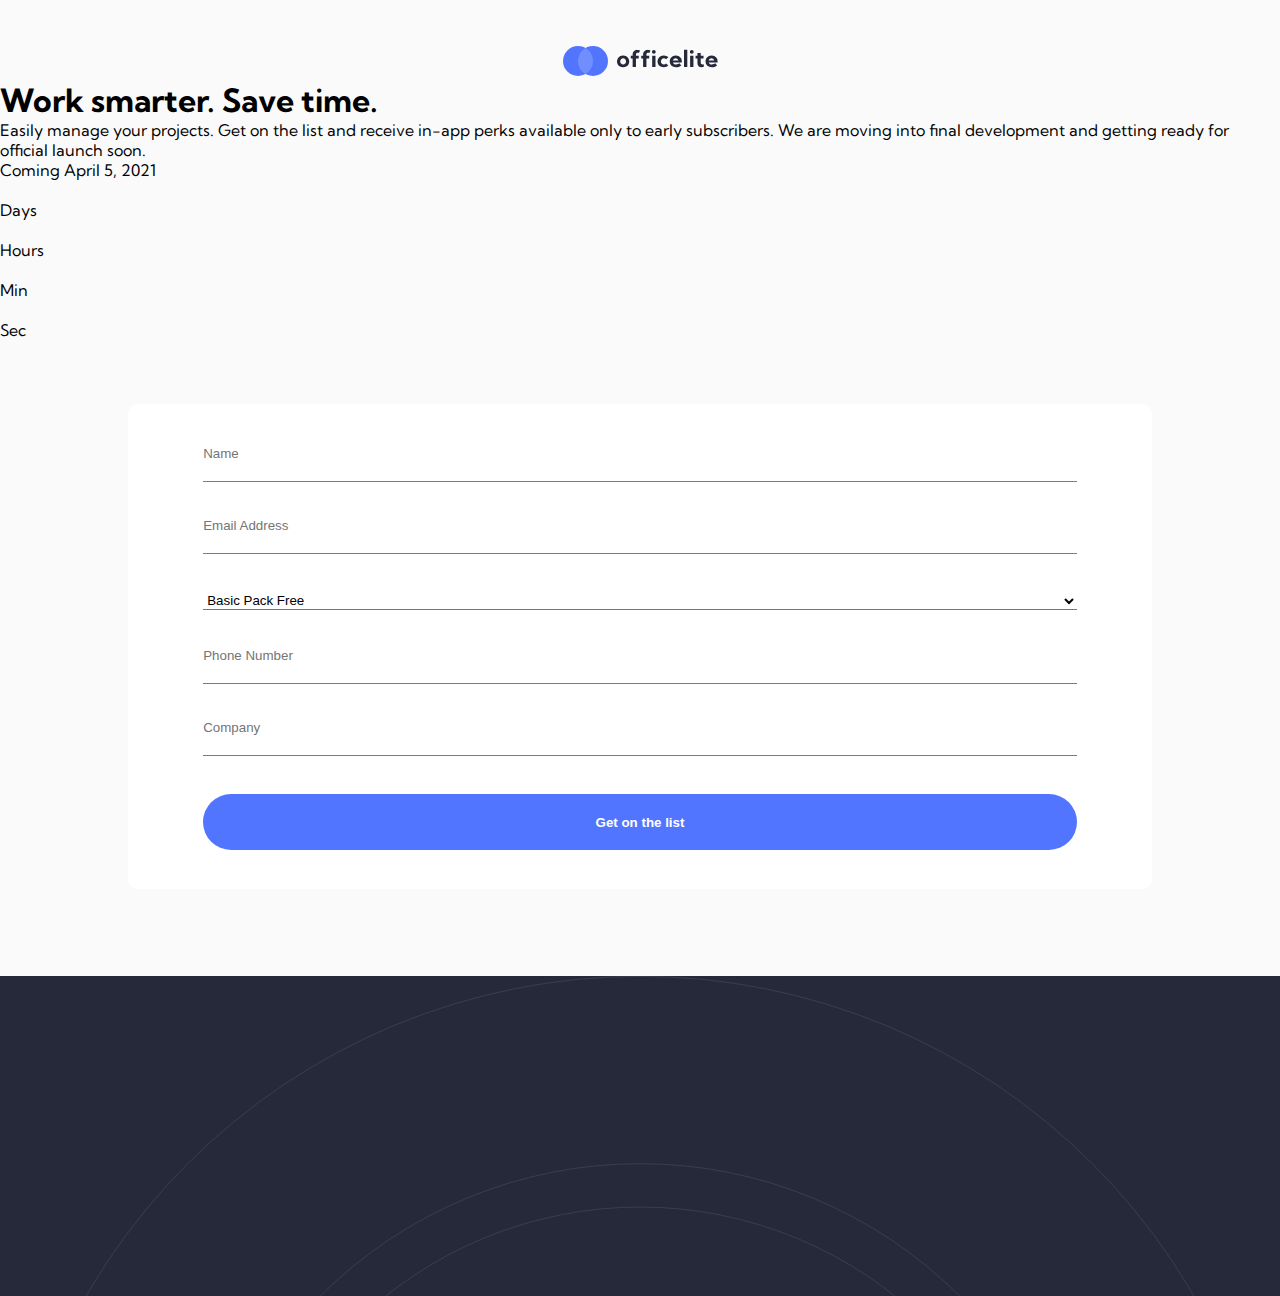
==== sign-up.html @ 79242436 "update to tablet section" ====
<!DOCTYPE html>
<html lang="en">

<head>
  <meta charset="UTF-8">
  <meta name="viewport" content="width=device-width, initial-scale=1.0">

  <link rel="icon" type="image/png" sizes="32x32" href="./assets/favicon-32x32.png">
  <link rel="stylesheet" href="/css/styles.css">

  <title>Frontend Mentor | Officelite coming soon site</title>
</head>

<body>
  <header>
    <div class='container'>
      <!-- <div class=background-image></div> -->
      
        <div class='hero-logo'><a href="./index.html"><img src="/assets/shared/logo.svg" alt=""></a></div>
      
      <div class='hero-title-form'>
        <h1>Work smarter. Save time.</h1>
        <p> Easily manage your projects. Get on the list and receive in-app perks available only to
          early subscribers. We are moving into final development and getting ready for official launch soon.
        </p>
      </div>
    </div>
  </header>

  <main>
    <div id='footer-form'>
      <div class='footer-info-form'>
        <p>Coming<span id='footer-timer'> April 5, 2021</span></p>
        <div class='footer-countdown-form'>
          <div class='footer-countdown-item'><span id='countdown-days'></span> <br> Days</div>
          <div class='footer-countdown-item'><span id='countdown-hours'></span> <br>Hours</div>
          <div class='footer-countdown-item'><span id='countdown-minutes'></span><br> Min</div>
          <div class='footer-countdown-item'><span id='countdown-seconds'></span><br>Sec</div>
        </div>
      </div>

      <div class='design-body'>
        <div class='form-input-section'>
          <form action="#" method="GET">
            <div>
              <!-- <label for="name">Name</label> -->
              <input type="text" name='name' id='name' placeholder="Name" required>
            </div>
            <div>
              <!-- <label for="name">Email Address</label> -->
              <input type="email" name='email' id='email' placeholder="Email Address" required>
            </div>
            <div>
              <select name="Options" id="Option">
                <option value="Basic Pack">
                  <p>Basic Pack <span>Free</span></p>
                </option>
                <option value="Pro Pack">
                  <p>Pro Pack <span>$9.99</span></p>
                </option>
                <option value="Ultimate Pack">
                  <p>Ultimate Pack <span>$19.99</span></p>
                </option>
              </select>
            </div>
            <div>
              <!-- <label for="phone">Phone Number</label> -->
              <input type="tel" name='phone' id='phone' placeholder='Phone Number' required>
            </div>
            <div>
              <!-- <label for="company">Company</label> -->
              <input type="text" name='company' id='company' placeholder="Company" required>
            </div>
            <button src='./sign-up.html' class='btn-cta'>Get on the list</button>
          </form>
        </div>
        <div class='form-footer-background'></div>

      </div>

  </main>


  <script src="/script.js"></script>
</body>

</html>
---- css/styles.css ----
@import url("https://fonts.googleapis.com/css2?family=Kumbh+Sans:wght@300;400;700&display=swap");
* {
  margin: 0;
  padding: 0;
  -webkit-box-sizing: border-box;
          box-sizing: border-box;
}

body {
  width: 100%;
  height: 100vh;
  margin: 0 auto;
  font-family: 'Kumbh Sans', sans-serif;
  background-color: #fafafa;
}

.btn {
  width: 171px;
  height: 56px;
  border: none;
  border-radius: 28px;
  -webkit-border-radius: 28px;
  -moz-border-radius: 28px;
  -ms-border-radius: 28px;
  -o-border-radius: 28px;
}

.cta-1,
.cta-2,
.cta-3 {
  font-size: 16px;
  font-weight: 700;
}

.cta-1 {
  color: #fff;
  background-color: #5175ff;
  -webkit-box-shadow: 0px 25px 25px -10px rgba(63, 91, 194, 0.247159);
          box-shadow: 0px 25px 25px -10px rgba(63, 91, 194, 0.247159);
}

.cta-1:hover {
  background-color: #829CFF;
}

.cta-2 {
  color: #5175ff;
  background-color: #dce2fd;
}

.cta-3 {
  color: #5175ff;
  background-color: #fff;
}

header .container {
  display: -webkit-box;
  display: -ms-flexbox;
  display: flex;
  -webkit-box-pack: center;
      -ms-flex-pack: center;
          justify-content: center;
  justify-items: center;
  display: flex;
  -webkit-box-orient: vertical;
  -webkit-box-direction: normal;
      -ms-flex-direction: column;
          flex-direction: column;
}

header .container .background-image {
  background-image: url("/assets/home/bg-pattern-header.svg");
  background-repeat: none;
  position: absolute;
  width: 450px;
  height: 450px;
  left: -250px;
  top: -250px;
}

header .container .hero-logo {
  padding-top: 46px;
  display: -webkit-box;
  display: -ms-flexbox;
  display: flex;
  -webkit-box-pack: center;
      -ms-flex-pack: center;
          justify-content: center;
  justify-items: center;
}

header .container .hero-chart {
  display: -webkit-box;
  display: -ms-flexbox;
  display: flex;
  -webkit-box-pack: center;
      -ms-flex-pack: center;
          justify-content: center;
  justify-items: center;
  z-index: 3;
}

header .container .hero-chart img {
  padding-top: 80px;
  width: 60%;
}

header .container .hero-title {
  padding-top: 64px;
  padding-bottom: 80px;
  width: 90%;
  margin: 0 auto;
  text-align: center;
}

header .container .hero-title h1 {
  font-size: 40px;
  color: #333950;
}

header .container .hero-title p {
  padding: 24px;
  line-height: 26px;
  font-size: 16px;
  color: #747B95;
}

.design-body {
  position: relative;
}

#membership {
  position: relative;
  z-index: 999;
}

#membership .membership-type {
  display: -webkit-box;
  display: -ms-flexbox;
  display: flex;
  -webkit-box-orient: vertical;
  -webkit-box-direction: normal;
      -ms-flex-direction: column;
          flex-direction: column;
  text-align: center;
  width: 327px;
  height: 508px;
  background-color: #fff;
  border-radius: 13px;
  margin: 50px auto 5px;
  -webkit-border-radius: 13px;
  -moz-border-radius: 13px;
  -ms-border-radius: 13px;
  -o-border-radius: 13px;
}

#membership .membership-type .membership-type-card h1,
#membership .membership-type .membership-type-card h3 {
  color: #25293A;
}

#membership .membership-type .membership-type-card h1 {
  font-size: 56px;
  padding-top: 40px;
}

#membership .membership-type .membership-type-card h3 {
  font-size: 20px;
  padding-top: 40px;
}

#membership .membership-type .membership-type-card span {
  font-size: 16px;
  font-weight: 400;
  padding-top: 8px;
}

#membership .membership-type .paragraph {
  padding-top: 50px;
}

#membership .membership-type .paragraph p {
  padding-bottom: 32px;
  color: #747B95;
  line-height: 42px;
}

#membership .membership-type .button-cta {
  margin: 0 auto;
}

#membership .membership-type:nth-child(2) {
  background-color: #5175ff;
  background-image: url("/assets/home/bg-pattern-pricing.svg");
  background-position: center bottom;
}

#membership .membership-type:nth-child(2) h1,
#membership .membership-type:nth-child(2) h3,
#membership .membership-type:nth-child(2) p,
#membership .membership-type:nth-child(2) span {
  color: #fff;
}

@media screen and (min-width: 300px) and (max-width: 480px) {
  .hero-title-form {
    padding-top: 64px;
    padding-bottom: 64px;
    width: 90%;
    margin: 0 auto;
    text-align: center;
  }
  .hero-title-form h1 {
    font-size: 40px;
    color: #333950;
  }
  .hero-title-form p {
    padding: 24px;
    line-height: 26px;
    font-size: 16px;
    color: #747B95;
  }
  #footer-form .footer-info-form {
    display: -webkit-box;
    display: -ms-flexbox;
    display: flex;
    -webkit-box-orient: vertical;
    -webkit-box-direction: normal;
        -ms-flex-direction: column;
            flex-direction: column;
  }
  #footer-form .footer-info-form p {
    text-align: center;
    text-transform: uppercase;
    color: #25293A;
    letter-spacing: 5px;
    font-weight: 700;
    font-size: 16px;
  }
  #footer-form .footer-info-form span {
    text-transform: uppercase;
    color: #5175ff;
    letter-spacing: 5px;
    font-weight: 700;
    font-size: 16px;
  }
  #footer-form .footer-info-form .form-input-section {
    position: relative;
    z-index: 999;
    width: 60%;
    background-color: green;
  }
  #footer-form .footer-info-form .btn {
    margin: auto 25%;
    margin-bottom: 100px;
  }
  #footer-form .footer-info-form .footer-countdown-form {
    padding-top: 46px;
    display: -ms-grid;
    display: grid;
    -ms-grid-columns: (1fr)[4];
        grid-template-columns: repeat(4, 1fr);
    -webkit-column-gap: 13px;
            column-gap: 13px;
    display: -webkit-box;
    display: -ms-flexbox;
    display: flex;
    -webkit-box-pack: center;
        -ms-flex-pack: center;
            justify-content: center;
    justify-items: center;
    padding-bottom: 40px;
  }
  #footer-form .footer-info-form .footer-countdown-form .footer-countdown-item {
    padding-top: 15px;
    display: -webkit-box;
    display: -ms-flexbox;
    display: flex;
    -webkit-box-orient: vertical;
    -webkit-box-direction: normal;
        -ms-flex-direction: column;
            flex-direction: column;
    text-align: center;
    width: 72px;
    height: 92px;
    background-color: #dce2fd;
    color: #747B95;
    text-transform: lowercase;
    border-radius: 5px;
    -webkit-border-radius: 5px;
    -moz-border-radius: 5px;
    -ms-border-radius: 5px;
    -o-border-radius: 5px;
  }
  #footer-form .footer-info-form .footer-countdown-form .footer-countdown-item span {
    color: #5175ff;
    font-size: 32px;
  }
  #footer-form .footer-info-form .design-body {
    position: relative;
  }
  #footer-form .footer-info-form .form-footer-background {
    position: absolute;
    z-index: -1;
  }
}

@media screen and (min-width: 481px) and (max-width: 768px) {
  header .container {
    margin: 0 auto;
    width: 90%;
    height: auto;
    display: -webkit-box;
    display: -ms-flexbox;
    display: flex;
    -webkit-box-orient: vertical;
    -webkit-box-direction: normal;
        -ms-flex-direction: column;
            flex-direction: column;
    margin-top: 200px;
  }
  header .container .hero-title-form {
    padding-top: 64px;
    padding-bottom: 64px;
    width: 90%;
    margin: 0 auto;
    text-align: center;
  }
  header .container .hero-title-form h1 {
    font-size: 40px;
    color: #333950;
  }
  header .container .hero-title-form p {
    padding: 24px;
    line-height: 26px;
    font-size: 16px;
    color: #747B95;
  }
  #footer-form .footer-info-form {
    display: -webkit-box;
    display: -ms-flexbox;
    display: flex;
    -webkit-box-orient: vertical;
    -webkit-box-direction: normal;
        -ms-flex-direction: column;
            flex-direction: column;
  }
  #footer-form .footer-info-form p {
    text-align: center;
    text-transform: uppercase;
    color: #25293A;
    letter-spacing: 5px;
    font-weight: 700;
    font-size: 16px;
  }
  #footer-form .footer-info-form span {
    text-transform: uppercase;
    color: #5175ff;
    letter-spacing: 5px;
    font-weight: 700;
    font-size: 16px;
  }
  #footer-form .footer-info-form .form-input-section {
    width: 60%;
    background-color: green;
  }
  #footer-form .footer-info-form .btn {
    margin: auto 25%;
    margin-bottom: 100px;
  }
  #footer-form .footer-info-form .footer-countdown-form {
    padding-top: 46px;
    display: -ms-grid;
    display: grid;
    -ms-grid-columns: (1fr)[4];
        grid-template-columns: repeat(4, 1fr);
    -webkit-column-gap: 13px;
            column-gap: 13px;
    display: -webkit-box;
    display: -ms-flexbox;
    display: flex;
    -webkit-box-pack: center;
        -ms-flex-pack: center;
            justify-content: center;
    justify-items: center;
    padding-bottom: 40px;
  }
  #footer-form .footer-info-form .footer-countdown-form .footer-countdown-item {
    padding-top: 15px;
    display: -webkit-box;
    display: -ms-flexbox;
    display: flex;
    -webkit-box-orient: vertical;
    -webkit-box-direction: normal;
        -ms-flex-direction: column;
            flex-direction: column;
    text-align: center;
    width: 72px;
    height: 92px;
    background-color: #dce2fd;
    color: #747B95;
    text-transform: lowercase;
    border-radius: 5px;
    -webkit-border-radius: 5px;
    -moz-border-radius: 5px;
    -ms-border-radius: 5px;
    -o-border-radius: 5px;
  }
  #footer-form .footer-info-form .footer-countdown-form .footer-countdown-item span {
    color: #5175ff;
    font-size: 32px;
  }
  .design-body {
    position: relative;
    width: 100%;
    height: 480px;
  }
  .design-body .form-input-section {
    position: relative;
    z-index: 3;
    width: 60%;
  }
  .form-footer-background {
    background-position: center;
    position: absolute;
    top: 260px;
    width: 100%;
    height: 380px;
  }
}

#footer {
  position: absolute;
  top: 800px;
  width: 100%;
  height: 1390px;
  background-color: #25293A;
  background-image: url("/assets/home/bg-pattern-footer.svg");
  background-repeat: none;
  background-size: cover;
}

#footer .footer-info {
  margin: 0 auto;
  position: relative;
  top: 850px;
  left: 0;
  right: 0;
  display: -webkit-box;
  display: -ms-flexbox;
  display: flex;
  -webkit-box-orient: vertical;
  -webkit-box-direction: normal;
      -ms-flex-direction: column;
          flex-direction: column;
}

#footer .footer-info p {
  padding-top: 100px;
  text-align: center;
  text-transform: uppercase;
  color: #fff;
  letter-spacing: 5px;
  font-weight: 700;
  font-size: 16px;
}

#footer .footer-info span {
  text-transform: uppercase;
  color: #5175ff;
  letter-spacing: 5px;
  font-weight: 700;
  font-size: 16px;
}

#footer .footer-info .btn {
  margin: auto 25%;
  margin-bottom: 100px;
}

#footer .footer-info .footer-countdown {
  padding-top: 46px;
  display: -ms-grid;
  display: grid;
  -ms-grid-columns: (1fr)[4];
      grid-template-columns: repeat(4, 1fr);
  -webkit-column-gap: 13px;
          column-gap: 13px;
  display: -webkit-box;
  display: -ms-flexbox;
  display: flex;
  -webkit-box-pack: center;
      -ms-flex-pack: center;
          justify-content: center;
  justify-items: center;
  padding-bottom: 40px;
}

#footer .footer-info .footer-countdown .footer-countdown-item {
  padding-top: 15px;
  display: -webkit-box;
  display: -ms-flexbox;
  display: flex;
  -webkit-box-orient: vertical;
  -webkit-box-direction: normal;
      -ms-flex-direction: column;
          flex-direction: column;
  text-align: center;
  width: 72px;
  height: 92px;
  background-color: #333950;
  color: #747B95;
  text-transform: lowercase;
  border-radius: 5px;
  -webkit-border-radius: 5px;
  -moz-border-radius: 5px;
  -ms-border-radius: 5px;
  -o-border-radius: 5px;
}

#footer .footer-info .footer-countdown .footer-countdown-item span {
  color: #fff;
  font-size: 32px;
}

.form-input-section {
  border-radius: 10px;
  height: 485px;
  margin: 0 auto;
  background-color: white;
  width: 80%;
  margin: 64px auto 87px auto;
  -webkit-border-radius: 10px;
  -moz-border-radius: 10px;
  -ms-border-radius: 10px;
  -o-border-radius: 10px;
}

.form-input-section form {
  width: 90%;
  margin: 0 auto;
  border: none;
  padding: 24px 24px;
}

.form-input-section input {
  width: 100%;
  padding-bottom: 20px;
  margin: 18px auto;
  border-top: 0;
  border-left: 0;
  border-right: 0;
  border-bottom: 1px solid #747B95;
  outline: none;
}

.form-input-section select {
  margin: 20px auto;
  background-color: #fff;
  width: 100%;
  border-top: 0;
  border-left: 0;
  border-right: 0;
  outline: none;
}

.form-input-section select p {
  color: #333950;
  font-weight: 700;
}

.form-input-section select p span {
  color: #747B95;
}

.form-input-section .btn-cta {
  width: 100%;
  margin: 0 auto;
  margin: 20px auto;
  font-weight: 700;
  height: 56px;
  color: #fff;
  background-color: #5175ff;
  border-radius: 30px;
  -webkit-border-radius: 30px;
  -moz-border-radius: 30px;
  -ms-border-radius: 30px;
  -o-border-radius: 30px;
  border: none;
}

.form-footer-background {
  background-color: #25293A;
  width: 100%;
  height: 320px;
  background-image: url("/assets/home/bg-pattern-footer.svg");
  background-size: cover;
}

@media screen and (min-width: 481px) and (max-width: 768px) {
  header .container {
    margin: 0 auto;
    width: 90%;
    height: auto;
    display: -ms-grid;
    display: grid;
    grid-auto-columns: auto;
    grid-auto-rows: auto;
        grid-template-areas: 'header-1 header-1' 'content-1 content-2';
    -webkit-box-pack: justify;
        -ms-flex-pack: justify;
            justify-content: space-between;
  }
  header .container .hero-logo {
    -ms-grid-row: 1;
    -ms-grid-column: 1;
    -ms-grid-column-span: 2;
    grid-area: header-1;
    margin-left: 2.5%;
    margin-top: 50px;
    margin-right: auto;
  }
  header .container .hero-chart {
    -ms-grid-row: 2;
    -ms-grid-column: 2;
    grid-area: content-2;
    place-items: center;
    width: 314px;
    height: 314px;
    transform: scale(1.5);
    -webkit-transform: scale(1.5);
    -moz-transform: scale(1.5);
    -ms-transform: scale(1.5);
    -o-transform: scale(1.5);
  }
  header .container .hero-title {
    -ms-grid-row: 2;
    -ms-grid-column: 1;
    grid-area: content-1;
    text-align: left;
    place-items: start;
  }
  .design-body {
    position: relative;
  }
  #membership {
    margin-top: 140px;
    position: relative;
    z-index: 999;
  }
  #membership .membership-type {
    width: 90%;
    height: auto;
    display: -ms-grid;
    display: grid;
    -ms-grid-columns: auto auto;
        grid-template-columns: auto auto;
    -ms-grid-rows: 200px 200px;
        grid-template-rows: 200px 200px;
        grid-template-areas: 'card-info paragraph-info' 'button paragraph-info';
    place-items: center;
  }
  #membership .membership-type .membership-type-card {
    -ms-grid-row: 1;
    -ms-grid-column: 1;
    grid-area: card-info;
    text-align: left;
  }
  #membership .membership-type .paragraph {
    -ms-grid-row: 1;
    -ms-grid-row-span: 2;
    -ms-grid-column: 2;
    grid-area: paragraph-info;
    text-align: left;
    padding-bottom: 32px;
    color: #747B95;
    line-height: 42px;
  }
  #membership .membership-type .button-cta {
    -ms-grid-row: 2;
    -ms-grid-column: 1;
    grid-area: button;
  }
  #membership .button-cta {
    margin: 0 auto;
  }
  .membership-type:nth-child(2) {
    background-color: #5175ff;
    background-image: url("/assets/home/bg-pattern-pricing.svg");
    background-position: center bottom;
  }
  .membership-type:nth-child(2) h1,
  .membership-type:nth-child(2) h3,
  .membership-type:nth-child(2) p,
  .membership-type:nth-child(2) span {
    color: #fff;
  }
  #footer {
    position: absolute;
    top: 620px;
    width: 100%;
    height: 1200px;
    background-image: url("/assets/home/bg-pattern-footer.svg");
    background-repeat: none;
    background-size: cover;
    background-position: center;
    display: -webkit-box;
    display: -ms-flexbox;
    display: flex;
    -webkit-box-orient: vertical;
    -webkit-box-direction: normal;
        -ms-flex-direction: column;
            flex-direction: column;
    display: flex;
    -webkit-box-pack: center;
        -ms-flex-pack: center;
            justify-content: center;
    justify-items: center;
    background-color: #25293A;
  }
  #footer a {
    padding-top: 48px;
    text-align: center;
  }
  #footer .footer-info {
    position: relative;
    top: 300px;
    left: 0;
    right: 0;
  }
  #footer .footer-countdown {
    padding-top: 46px;
    display: -ms-grid;
    display: grid;
    -ms-grid-columns: (1fr)[4];
        grid-template-columns: repeat(4, 1fr);
    -webkit-column-gap: 13px;
            column-gap: 13px;
    display: -webkit-box;
    display: -ms-flexbox;
    display: flex;
    -webkit-box-pack: center;
        -ms-flex-pack: center;
            justify-content: center;
    justify-items: center;
    padding-bottom: 40px;
  }
  #footer .footer-countdown .footer-countdown-item {
    width: 100px;
    height: 128px;
  }
  #footer .footer-countdown .footer-countdown-item span {
    color: #fff;
    font-size: 56px;
  }
}
/*# sourceMappingURL=styles.css.map */
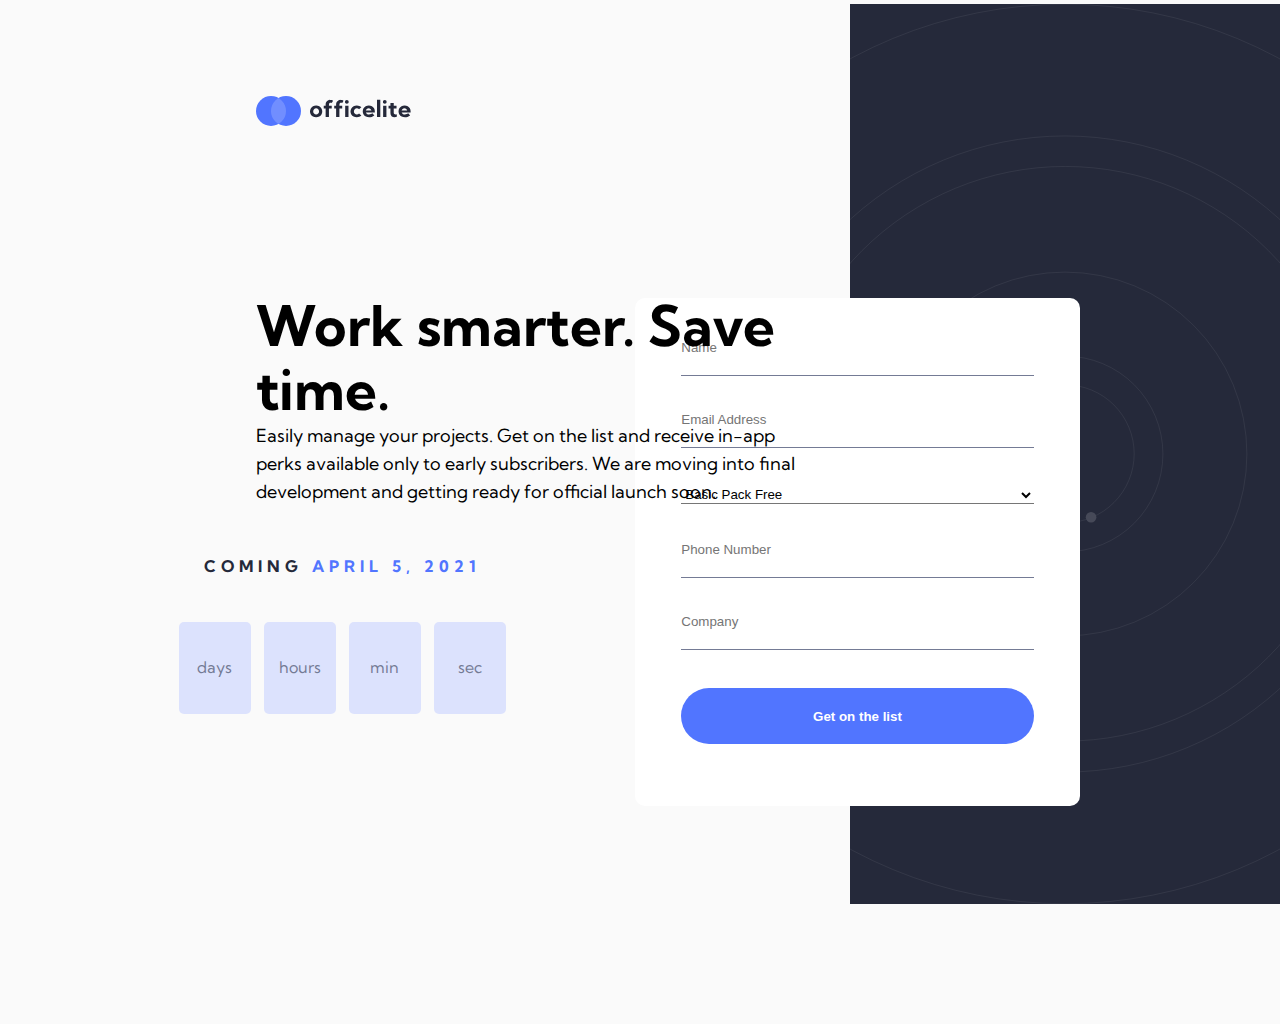
==== commit a1016ef3: "update to desktop section" ====
--- a/sign-up.html
+++ b/sign-up.html
@@ -15,9 +15,9 @@
   <header>
     <div class='container'>
       <!-- <div class=background-image></div> -->
-      
-        <div class='hero-logo'><a href="./index.html"><img src="/assets/shared/logo.svg" alt=""></a></div>
-      
+
+      <div class='hero-logo'><a href="./index.html"><img src="/assets/shared/logo.svg" alt=""></a></div>
+
       <div class='hero-title-form'>
         <h1>Work smarter. Save time.</h1>
         <p> Easily manage your projects. Get on the list and receive in-app perks available only to
--- a/css/styles.css
+++ b/css/styles.css
@@ -51,6 +51,372 @@
 .cta-3 {
   color: #5175ff;
   background-color: #fff;
+}
+
+@media screen and (min-width: 300px) and (max-width: 480px) {
+  .hero-title-form {
+    padding-top: 64px;
+    padding-bottom: 64px;
+    width: 90%;
+    margin: 0 auto;
+    text-align: center;
+  }
+  .hero-title-form h1 {
+    font-size: 40px;
+    color: #333950;
+  }
+  .hero-title-form p {
+    padding: 24px;
+    line-height: 26px;
+    font-size: 16px;
+    color: #747B95;
+  }
+  #footer-form .footer-info-form {
+    display: -webkit-box;
+    display: -ms-flexbox;
+    display: flex;
+    -webkit-box-orient: vertical;
+    -webkit-box-direction: normal;
+        -ms-flex-direction: column;
+            flex-direction: column;
+  }
+  #footer-form .footer-info-form p {
+    text-align: center;
+    text-transform: uppercase;
+    color: #25293A;
+    letter-spacing: 5px;
+    font-weight: 700;
+    font-size: 16px;
+  }
+  #footer-form .footer-info-form span {
+    text-transform: uppercase;
+    color: #5175ff;
+    letter-spacing: 5px;
+    font-weight: 700;
+    font-size: 16px;
+  }
+  #footer-form .footer-info-form .form-input-section {
+    position: relative;
+    z-index: 999;
+    width: 60%;
+    background-color: green;
+  }
+  #footer-form .footer-info-form .btn {
+    margin: auto 25%;
+    margin-bottom: 100px;
+  }
+  #footer-form .footer-info-form .footer-countdown-form {
+    padding-top: 46px;
+    display: -ms-grid;
+    display: grid;
+    -ms-grid-columns: (1fr)[4];
+        grid-template-columns: repeat(4, 1fr);
+    -webkit-column-gap: 13px;
+            column-gap: 13px;
+    display: -webkit-box;
+    display: -ms-flexbox;
+    display: flex;
+    -webkit-box-pack: center;
+        -ms-flex-pack: center;
+            justify-content: center;
+    justify-items: center;
+    padding-bottom: 40px;
+  }
+  #footer-form .footer-info-form .footer-countdown-form .footer-countdown-item {
+    padding-top: 15px;
+    display: -webkit-box;
+    display: -ms-flexbox;
+    display: flex;
+    -webkit-box-orient: vertical;
+    -webkit-box-direction: normal;
+        -ms-flex-direction: column;
+            flex-direction: column;
+    text-align: center;
+    width: 72px;
+    height: 92px;
+    background-color: #dce2fd;
+    color: #747B95;
+    text-transform: lowercase;
+    border-radius: 5px;
+    -webkit-border-radius: 5px;
+    -moz-border-radius: 5px;
+    -ms-border-radius: 5px;
+    -o-border-radius: 5px;
+  }
+  #footer-form .footer-info-form .footer-countdown-form .footer-countdown-item span {
+    color: #5175ff;
+    font-size: 32px;
+  }
+  #footer-form .footer-info-form .design-body {
+    position: relative;
+  }
+  #footer-form .footer-info-form .form-footer-background {
+    position: absolute;
+    z-index: -1;
+  }
+}
+
+@media screen and (min-width: 481px) and (max-width: 768px) {
+  header .container {
+    margin: 0 auto;
+    width: 90%;
+    height: auto;
+    display: -webkit-box;
+    display: -ms-flexbox;
+    display: flex;
+    -webkit-box-orient: vertical;
+    -webkit-box-direction: normal;
+        -ms-flex-direction: column;
+            flex-direction: column;
+    margin-top: 200px;
+  }
+  header .container .hero-title-form {
+    padding-top: 64px;
+    padding-bottom: 64px;
+    width: 90%;
+    margin: 0 auto;
+    text-align: center;
+  }
+  header .container .hero-title-form h1 {
+    font-size: 40px;
+    color: #333950;
+  }
+  header .container .hero-title-form p {
+    padding: 24px;
+    line-height: 26px;
+    font-size: 16px;
+    color: #747B95;
+  }
+  #footer-form .footer-info-form {
+    display: -webkit-box;
+    display: -ms-flexbox;
+    display: flex;
+    -webkit-box-orient: vertical;
+    -webkit-box-direction: normal;
+        -ms-flex-direction: column;
+            flex-direction: column;
+  }
+  #footer-form .footer-info-form p {
+    text-align: center;
+    text-transform: uppercase;
+    color: #25293A;
+    letter-spacing: 5px;
+    font-weight: 700;
+    font-size: 16px;
+  }
+  #footer-form .footer-info-form span {
+    text-transform: uppercase;
+    color: #5175ff;
+    letter-spacing: 5px;
+    font-weight: 700;
+    font-size: 16px;
+  }
+  #footer-form .footer-info-form .form-input-section {
+    width: 60%;
+    background-color: green;
+  }
+  #footer-form .footer-info-form .btn {
+    margin: auto 25%;
+    margin-bottom: 100px;
+  }
+  #footer-form .footer-info-form .footer-countdown-form {
+    padding-top: 46px;
+    display: -ms-grid;
+    display: grid;
+    -ms-grid-columns: (1fr)[4];
+        grid-template-columns: repeat(4, 1fr);
+    -webkit-column-gap: 13px;
+            column-gap: 13px;
+    display: -webkit-box;
+    display: -ms-flexbox;
+    display: flex;
+    -webkit-box-pack: center;
+        -ms-flex-pack: center;
+            justify-content: center;
+    justify-items: center;
+    padding-bottom: 40px;
+  }
+  #footer-form .footer-info-form .footer-countdown-form .footer-countdown-item {
+    padding-top: 15px;
+    display: -webkit-box;
+    display: -ms-flexbox;
+    display: flex;
+    -webkit-box-orient: vertical;
+    -webkit-box-direction: normal;
+        -ms-flex-direction: column;
+            flex-direction: column;
+    text-align: center;
+    width: 72px;
+    height: 92px;
+    background-color: #dce2fd;
+    color: #747B95;
+    text-transform: lowercase;
+    border-radius: 5px;
+    -webkit-border-radius: 5px;
+    -moz-border-radius: 5px;
+    -ms-border-radius: 5px;
+    -o-border-radius: 5px;
+  }
+  #footer-form .footer-info-form .footer-countdown-form .footer-countdown-item span {
+    color: #5175ff;
+    font-size: 32px;
+  }
+  .design-body {
+    position: relative;
+    width: 100%;
+    height: 480px;
+  }
+  .design-body .form-input-section {
+    position: relative;
+    z-index: 3;
+    width: 60%;
+  }
+  .form-footer-background {
+    background-position: center;
+    position: absolute;
+    top: 260px;
+    width: 100%;
+    height: 380px;
+  }
+}
+
+@media screen and (min-width: 769px) and (max-width: 2400px) {
+  body {
+    width: 100%;
+    height: 1024px;
+  }
+  header .container {
+    width: 60%;
+    display: -webkit-box;
+    display: -ms-flexbox;
+    display: flex;
+    -webkit-box-orient: vertical;
+    -webkit-box-direction: normal;
+        -ms-flex-direction: column;
+            flex-direction: column;
+  }
+  header .container .hero-title-form {
+    margin: 0 auto;
+    width: 60%;
+    display: -webkit-box;
+    display: -ms-flexbox;
+    display: flex;
+    display: flex;
+    -webkit-box-orient: vertical;
+    -webkit-box-direction: normal;
+        -ms-flex-direction: column;
+            flex-direction: column;
+    display: flex;
+    -webkit-box-pack: start;
+        -ms-flex-pack: start;
+            justify-content: start;
+    justify-items: start;
+    margin-top: 164px;
+    width: 540px;
+    text-align: left;
+  }
+  header .container .hero-title-form h1 {
+    font-size: 56px;
+    line-height: 64px;
+  }
+  header .container .hero-title-form p {
+    font-size: 18px;
+    line-height: 28px;
+    margin: 0;
+  }
+  .design-body {
+    position: relative;
+    z-index: -1;
+  }
+  .design-body .form-input-section {
+    position: absolute;
+    z-index: 999;
+    width: 445px;
+    height: 508px;
+    right: 200px;
+    top: -520px;
+  }
+  .design-body .btn {
+    margin: auto 25%;
+    margin-bottom: 100px;
+  }
+  #footer-form .footer-info-form {
+    margin-left: -46.5%;
+    margin-top: 50px;
+    display: -webkit-box;
+    display: -ms-flexbox;
+    display: flex;
+    -webkit-box-orient: vertical;
+    -webkit-box-direction: normal;
+        -ms-flex-direction: column;
+            flex-direction: column;
+  }
+  #footer-form .footer-info-form p {
+    text-align: center;
+    text-transform: uppercase;
+    color: #25293A;
+    letter-spacing: 5px;
+    font-weight: 700;
+    font-size: 16px;
+  }
+  #footer-form .footer-info-form span {
+    text-transform: uppercase;
+    color: #5175ff;
+    letter-spacing: 5px;
+    font-weight: 700;
+    font-size: 16px;
+  }
+  #footer-form .footer-info-form .footer-countdown-form {
+    padding-top: 46px;
+    display: -ms-grid;
+    display: grid;
+    -ms-grid-columns: (1fr)[4];
+        grid-template-columns: repeat(4, 1fr);
+    -webkit-column-gap: 13px;
+            column-gap: 13px;
+    display: -webkit-box;
+    display: -ms-flexbox;
+    display: flex;
+    -webkit-box-pack: center;
+        -ms-flex-pack: center;
+            justify-content: center;
+    justify-items: center;
+    padding-bottom: 40px;
+  }
+  #footer-form .footer-info-form .footer-countdown-form .footer-countdown-item {
+    padding-top: 15px;
+    display: -webkit-box;
+    display: -ms-flexbox;
+    display: flex;
+    -webkit-box-orient: vertical;
+    -webkit-box-direction: normal;
+        -ms-flex-direction: column;
+            flex-direction: column;
+    text-align: center;
+    width: 72px;
+    height: 92px;
+    background-color: #dce2fd;
+    color: #747B95;
+    text-transform: lowercase;
+    border-radius: 5px;
+    -webkit-border-radius: 5px;
+    -moz-border-radius: 5px;
+    -ms-border-radius: 5px;
+    -o-border-radius: 5px;
+  }
+  #footer-form .footer-info-form .footer-countdown-form .footer-countdown-item span {
+    color: #5175ff;
+    font-size: 32px;
+  }
+  #footer-form .form-footer-background {
+    background-position: center;
+    position: absolute;
+    width: 430px;
+    height: 100vh;
+    right: 0;
+    top: -750px;
+    z-index: -1;
+  }
 }
 
 header .container {
@@ -200,233 +566,6 @@
 #membership .membership-type:nth-child(2) p,
 #membership .membership-type:nth-child(2) span {
   color: #fff;
-}
-
-@media screen and (min-width: 300px) and (max-width: 480px) {
-  .hero-title-form {
-    padding-top: 64px;
-    padding-bottom: 64px;
-    width: 90%;
-    margin: 0 auto;
-    text-align: center;
-  }
-  .hero-title-form h1 {
-    font-size: 40px;
-    color: #333950;
-  }
-  .hero-title-form p {
-    padding: 24px;
-    line-height: 26px;
-    font-size: 16px;
-    color: #747B95;
-  }
-  #footer-form .footer-info-form {
-    display: -webkit-box;
-    display: -ms-flexbox;
-    display: flex;
-    -webkit-box-orient: vertical;
-    -webkit-box-direction: normal;
-        -ms-flex-direction: column;
-            flex-direction: column;
-  }
-  #footer-form .footer-info-form p {
-    text-align: center;
-    text-transform: uppercase;
-    color: #25293A;
-    letter-spacing: 5px;
-    font-weight: 700;
-    font-size: 16px;
-  }
-  #footer-form .footer-info-form span {
-    text-transform: uppercase;
-    color: #5175ff;
-    letter-spacing: 5px;
-    font-weight: 700;
-    font-size: 16px;
-  }
-  #footer-form .footer-info-form .form-input-section {
-    position: relative;
-    z-index: 999;
-    width: 60%;
-    background-color: green;
-  }
-  #footer-form .footer-info-form .btn {
-    margin: auto 25%;
-    margin-bottom: 100px;
-  }
-  #footer-form .footer-info-form .footer-countdown-form {
-    padding-top: 46px;
-    display: -ms-grid;
-    display: grid;
-    -ms-grid-columns: (1fr)[4];
-        grid-template-columns: repeat(4, 1fr);
-    -webkit-column-gap: 13px;
-            column-gap: 13px;
-    display: -webkit-box;
-    display: -ms-flexbox;
-    display: flex;
-    -webkit-box-pack: center;
-        -ms-flex-pack: center;
-            justify-content: center;
-    justify-items: center;
-    padding-bottom: 40px;
-  }
-  #footer-form .footer-info-form .footer-countdown-form .footer-countdown-item {
-    padding-top: 15px;
-    display: -webkit-box;
-    display: -ms-flexbox;
-    display: flex;
-    -webkit-box-orient: vertical;
-    -webkit-box-direction: normal;
-        -ms-flex-direction: column;
-            flex-direction: column;
-    text-align: center;
-    width: 72px;
-    height: 92px;
-    background-color: #dce2fd;
-    color: #747B95;
-    text-transform: lowercase;
-    border-radius: 5px;
-    -webkit-border-radius: 5px;
-    -moz-border-radius: 5px;
-    -ms-border-radius: 5px;
-    -o-border-radius: 5px;
-  }
-  #footer-form .footer-info-form .footer-countdown-form .footer-countdown-item span {
-    color: #5175ff;
-    font-size: 32px;
-  }
-  #footer-form .footer-info-form .design-body {
-    position: relative;
-  }
-  #footer-form .footer-info-form .form-footer-background {
-    position: absolute;
-    z-index: -1;
-  }
-}
-
-@media screen and (min-width: 481px) and (max-width: 768px) {
-  header .container {
-    margin: 0 auto;
-    width: 90%;
-    height: auto;
-    display: -webkit-box;
-    display: -ms-flexbox;
-    display: flex;
-    -webkit-box-orient: vertical;
-    -webkit-box-direction: normal;
-        -ms-flex-direction: column;
-            flex-direction: column;
-    margin-top: 200px;
-  }
-  header .container .hero-title-form {
-    padding-top: 64px;
-    padding-bottom: 64px;
-    width: 90%;
-    margin: 0 auto;
-    text-align: center;
-  }
-  header .container .hero-title-form h1 {
-    font-size: 40px;
-    color: #333950;
-  }
-  header .container .hero-title-form p {
-    padding: 24px;
-    line-height: 26px;
-    font-size: 16px;
-    color: #747B95;
-  }
-  #footer-form .footer-info-form {
-    display: -webkit-box;
-    display: -ms-flexbox;
-    display: flex;
-    -webkit-box-orient: vertical;
-    -webkit-box-direction: normal;
-        -ms-flex-direction: column;
-            flex-direction: column;
-  }
-  #footer-form .footer-info-form p {
-    text-align: center;
-    text-transform: uppercase;
-    color: #25293A;
-    letter-spacing: 5px;
-    font-weight: 700;
-    font-size: 16px;
-  }
-  #footer-form .footer-info-form span {
-    text-transform: uppercase;
-    color: #5175ff;
-    letter-spacing: 5px;
-    font-weight: 700;
-    font-size: 16px;
-  }
-  #footer-form .footer-info-form .form-input-section {
-    width: 60%;
-    background-color: green;
-  }
-  #footer-form .footer-info-form .btn {
-    margin: auto 25%;
-    margin-bottom: 100px;
-  }
-  #footer-form .footer-info-form .footer-countdown-form {
-    padding-top: 46px;
-    display: -ms-grid;
-    display: grid;
-    -ms-grid-columns: (1fr)[4];
-        grid-template-columns: repeat(4, 1fr);
-    -webkit-column-gap: 13px;
-            column-gap: 13px;
-    display: -webkit-box;
-    display: -ms-flexbox;
-    display: flex;
-    -webkit-box-pack: center;
-        -ms-flex-pack: center;
-            justify-content: center;
-    justify-items: center;
-    padding-bottom: 40px;
-  }
-  #footer-form .footer-info-form .footer-countdown-form .footer-countdown-item {
-    padding-top: 15px;
-    display: -webkit-box;
-    display: -ms-flexbox;
-    display: flex;
-    -webkit-box-orient: vertical;
-    -webkit-box-direction: normal;
-        -ms-flex-direction: column;
-            flex-direction: column;
-    text-align: center;
-    width: 72px;
-    height: 92px;
-    background-color: #dce2fd;
-    color: #747B95;
-    text-transform: lowercase;
-    border-radius: 5px;
-    -webkit-border-radius: 5px;
-    -moz-border-radius: 5px;
-    -ms-border-radius: 5px;
-    -o-border-radius: 5px;
-  }
-  #footer-form .footer-info-form .footer-countdown-form .footer-countdown-item span {
-    color: #5175ff;
-    font-size: 32px;
-  }
-  .design-body {
-    position: relative;
-    width: 100%;
-    height: 480px;
-  }
-  .design-body .form-input-section {
-    position: relative;
-    z-index: 3;
-    width: 60%;
-  }
-  .form-footer-background {
-    background-position: center;
-    position: absolute;
-    top: 260px;
-    width: 100%;
-    height: 380px;
-  }
 }
 
 #footer {
@@ -756,4 +895,212 @@
     font-size: 56px;
   }
 }
+
+@media screen and (min-width: 769px) and (max-width: 2400px) {
+  header .container {
+    margin: 0 auto;
+    width: 60%;
+    height: auto;
+    display: -ms-grid;
+    display: grid;
+    grid-auto-columns: auto;
+    grid-auto-rows: auto;
+        grid-template-areas: 'header-1 header-1'+ 'content-1 content-2';
+    -webkit-box-pack: justify;
+        -ms-flex-pack: justify;
+            justify-content: space-between;
+  }
+  header .container .hero-logo {
+    -ms-grid-row: 1;
+    -ms-grid-column: 1;
+    -ms-grid-column-span: 2;
+    grid-area: header-1;
+    margin-top: 50px;
+    margin-right: auto;
+  }
+  header .container .hero-chart {
+    -ms-grid-row: 2;
+    -ms-grid-column: 2;
+    grid-area: content-2;
+    place-items: center;
+    width: auto;
+    height: auto;
+    transform: scale(2);
+    -webkit-transform: scale(2);
+    -moz-transform: scale(2);
+    -ms-transform: scale(2);
+    -o-transform: scale(2);
+  }
+  header .container .hero-title {
+    -ms-grid-row: 2;
+    -ms-grid-column: 1;
+    grid-area: content-1;
+    display: -webkit-box;
+    display: -ms-flexbox;
+    display: flex;
+    display: flex;
+    -webkit-box-orient: vertical;
+    -webkit-box-direction: normal;
+        -ms-flex-direction: column;
+            flex-direction: column;
+    display: flex;
+    -webkit-box-pack: start;
+        -ms-flex-pack: start;
+            justify-content: start;
+    justify-items: start;
+    margin-top: 164px;
+    width: 540px;
+    text-align: left;
+  }
+  header .container .hero-title h1 {
+    font-size: 56px;
+    line-height: 64px;
+  }
+  header .container .hero-title p {
+    font-size: 18px;
+    line-height: 28px;
+    margin: 0;
+  }
+  .design-body {
+    position: relative;
+    width: 100%;
+  }
+  #membership {
+    margin: 0 auto;
+    width: 60%;
+    display: -webkit-box;
+    display: -ms-flexbox;
+    display: flex;
+    display: flex;
+    -webkit-box-orient: horizontal;
+    -webkit-box-direction: normal;
+        -ms-flex-direction: row;
+            flex-direction: row;
+    margin-top: 140px;
+    position: relative;
+    z-index: 999;
+  }
+  #membership .membership-type {
+    width: 350px;
+    height: 508px;
+    place-items: center;
+  }
+  #membership .membership-type .membership-type-card {
+    grid-area: card-info;
+    text-align: center;
+  }
+  #membership .membership-type .paragraph {
+    grid-area: paragraph-info;
+    text-align: center;
+    padding-bottom: 32px;
+    color: #747B95;
+    line-height: 42px;
+  }
+  #membership .membership-type .button-cta {
+    -ms-grid-row: 2;
+    -ms-grid-column: 2;
+    grid-area: button;
+  }
+  #membership .button-cta {
+    margin: 0 auto;
+  }
+  .membership-type:nth-child(2) {
+    background-color: #5175ff;
+    background-image: url("/assets/home/bg-pattern-pricing.svg");
+    background-position: center bottom;
+  }
+  .membership-type:nth-child(2) h1,
+  .membership-type:nth-child(2) h3,
+  .membership-type:nth-child(2) p,
+  .membership-type:nth-child(2) span {
+    color: #fff;
+  }
+  #footer {
+    position: absolute;
+    top: 300px;
+    width: 100%;
+    height: 603px;
+    background-image: url("/assets/home/bg-pattern-footer.svg");
+    background-repeat: none;
+    background-size: cover;
+    background-position: center;
+    display: -webkit-box;
+    display: -ms-flexbox;
+    display: flex;
+    -webkit-box-orient: vertical;
+    -webkit-box-direction: normal;
+        -ms-flex-direction: column;
+            flex-direction: column;
+    display: flex;
+    -webkit-box-pack: center;
+        -ms-flex-pack: center;
+            justify-content: center;
+    justify-items: center;
+    background-color: #25293A;
+  }
+  #footer a {
+    padding-top: 48px;
+    text-align: center;
+  }
+  #footer .footer-info {
+    margin: 0 auto;
+    display: -ms-grid;
+    display: grid;
+    -ms-grid-columns: 1fr 1fr;
+        grid-template-columns: 1fr 1fr;
+    -ms-grid-rows: auto;
+        grid-template-rows: auto;
+        grid-template-areas: 'input input'+ 'clock button';
+    position: relative;
+    top: 120px;
+    width: 60%;
+  }
+  #footer .footer-info .cta-1 {
+    -ms-grid-row: 2;
+    -ms-grid-column: 2;
+    grid-area: button;
+    place-self: end;
+    margin-right: -35%;
+  }
+  #footer .footer-info P {
+    -ms-grid-row: 1;
+    -ms-grid-column: 1;
+    -ms-grid-column-span: 2;
+    grid-area: input;
+    margin-right: auto;
+    margin-left: 3.5%;
+  }
+  #footer .footer-countdown {
+    width: 60%;
+    -ms-grid-row: 2;
+    -ms-grid-column: 1;
+    grid-area: clock;
+    margin-right: auto;
+    padding-top: 46px;
+    display: -ms-grid;
+    display: grid;
+    -ms-grid-columns: (1fr)[4];
+        grid-template-columns: repeat(4, 1fr);
+    -webkit-column-gap: 13px;
+            column-gap: 13px;
+    display: -webkit-box;
+    display: -ms-flexbox;
+    display: flex;
+    -webkit-box-pack: center;
+        -ms-flex-pack: center;
+            justify-content: center;
+    justify-items: center;
+    padding-bottom: 40px;
+  }
+  #footer .footer-countdown .footer-countdown-item {
+    width: 100px;
+    height: 128px;
+  }
+  #footer .footer-countdown .footer-countdown-item span {
+    color: #fff;
+    font-size: 56px;
+  }
+}
 /*# sourceMappingURL=styles.css.map */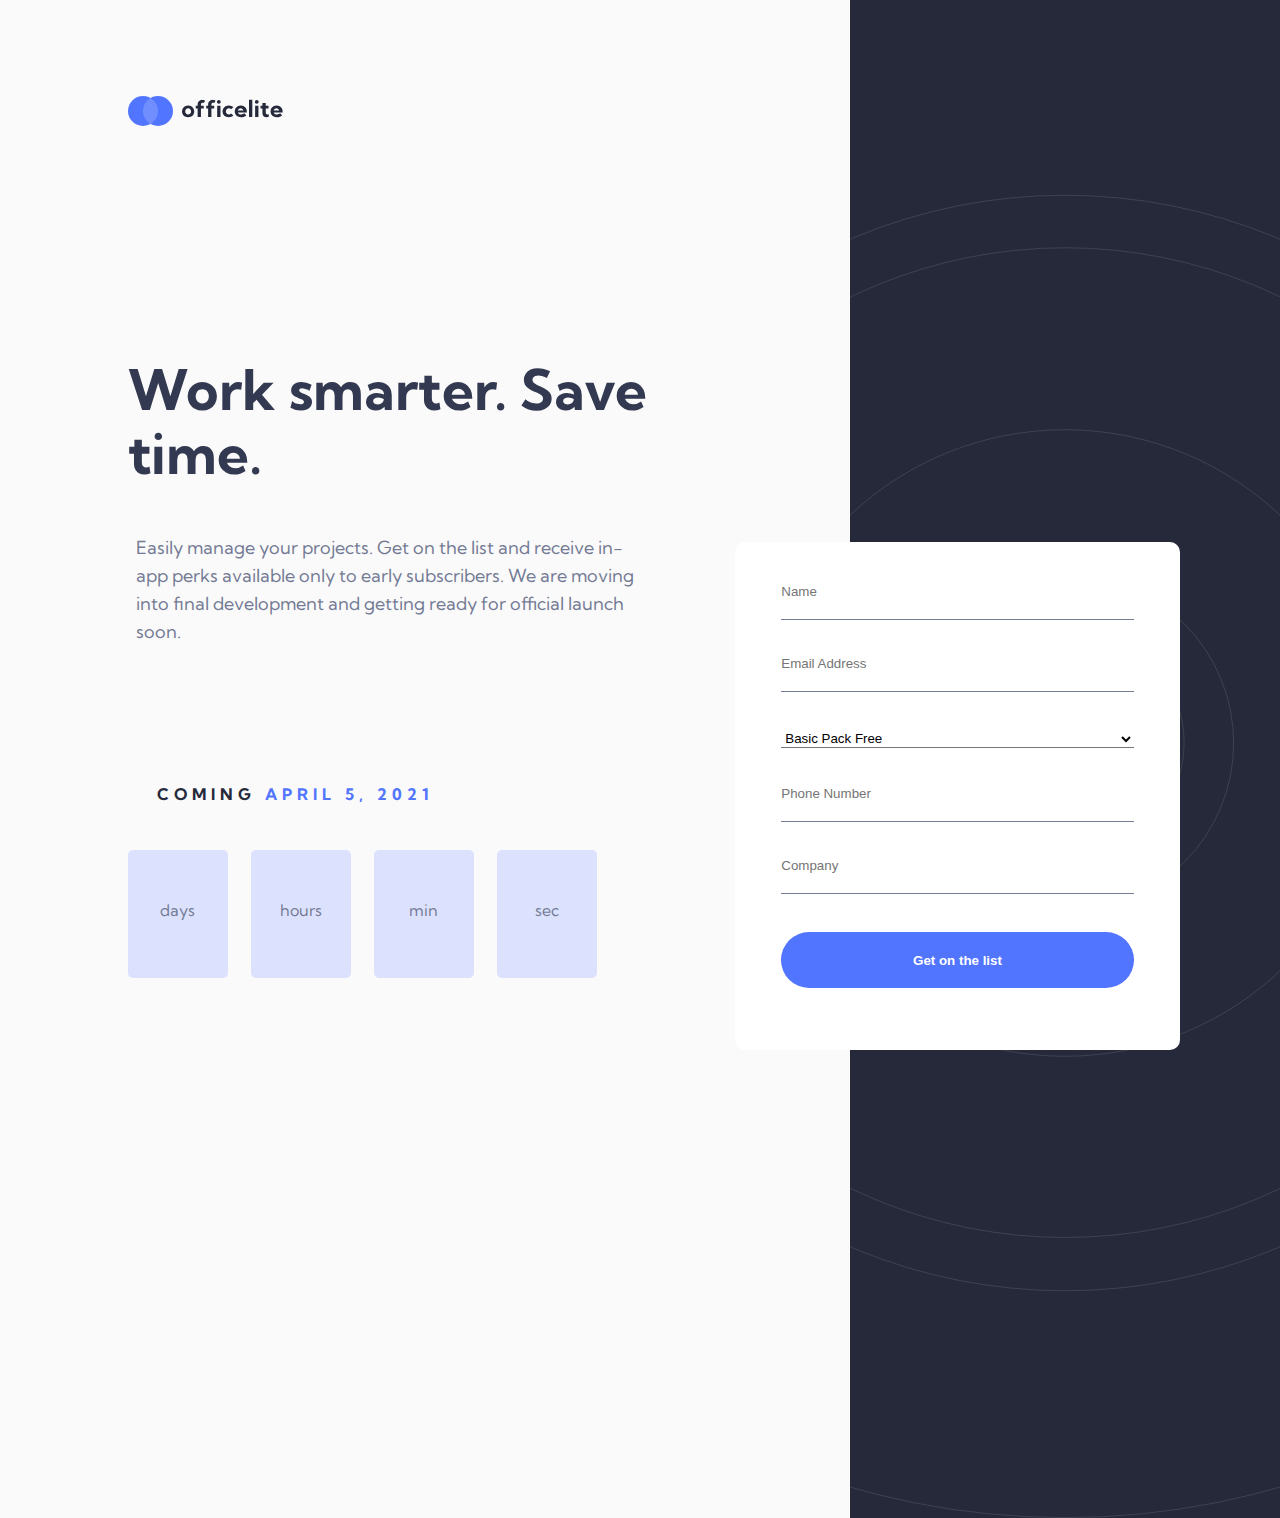
==== commit 116069f4: "complete section on queries" ====
--- a/sign-up.html
+++ b/sign-up.html
@@ -30,7 +30,9 @@
   <main>
     <div id='footer-form'>
       <div class='footer-info-form'>
-        <p>Coming<span id='footer-timer'> April 5, 2021</span></p>
+        <div class='form-footer-timer'>
+          <p>Coming<span id='footer-timer'> April 5, 2021</span></p>
+        </div>
         <div class='footer-countdown-form'>
           <div class='footer-countdown-item'><span id='countdown-days'></span> <br> Days</div>
           <div class='footer-countdown-item'><span id='countdown-hours'></span> <br>Hours</div>
--- a/css/styles.css
+++ b/css/styles.css
@@ -53,7 +53,7 @@
   background-color: #fff;
 }
 
-@media screen and (min-width: 300px) and (max-width: 480px) {
+@media screen and (min-width: 280px) {
   .hero-title-form {
     padding-top: 64px;
     padding-bottom: 64px;
@@ -95,11 +95,21 @@
     font-weight: 700;
     font-size: 16px;
   }
+  #footer-form .footer-info-form .design-body {
+    position: relative;
+    background-color: #73ff00;
+    width: 100%;
+    height: 400px;
+  }
   #footer-form .footer-info-form .form-input-section {
-    position: relative;
+    position: absolute;
     z-index: 999;
     width: 60%;
     background-color: green;
+  }
+  #footer-form .footer-info-form .form-input-section .form-footer-background {
+    position: absolute;
+    z-index: -1;
   }
   #footer-form .footer-info-form .btn {
     margin: auto 25%;
@@ -142,21 +152,15 @@
     -moz-border-radius: 5px;
     -ms-border-radius: 5px;
     -o-border-radius: 5px;
+    margin-right: 10px;
   }
   #footer-form .footer-info-form .footer-countdown-form .footer-countdown-item span {
     color: #5175ff;
     font-size: 32px;
   }
-  #footer-form .footer-info-form .design-body {
-    position: relative;
-  }
-  #footer-form .footer-info-form .form-footer-background {
-    position: absolute;
-    z-index: -1;
-  }
-}
-
-@media screen and (min-width: 481px) and (max-width: 768px) {
+}
+
+@media screen and (min-width: 481px) {
   header .container {
     margin: 0 auto;
     width: 90%;
@@ -256,6 +260,7 @@
     -moz-border-radius: 5px;
     -ms-border-radius: 5px;
     -o-border-radius: 5px;
+    margin-right: 10px;
   }
   #footer-form .footer-info-form .footer-countdown-form .footer-countdown-item span {
     color: #5175ff;
@@ -280,13 +285,9 @@
   }
 }
 
-@media screen and (min-width: 769px) and (max-width: 2400px) {
-  body {
-    width: 100%;
-    height: 1024px;
-  }
+@media screen and (min-width: 769px) {
   header .container {
-    width: 60%;
+    width: 80%;
     display: -webkit-box;
     display: -ms-flexbox;
     display: flex;
@@ -296,7 +297,6 @@
             flex-direction: column;
   }
   header .container .hero-title-form {
-    margin: 0 auto;
     width: 60%;
     display: -webkit-box;
     display: -ms-flexbox;
@@ -318,11 +318,14 @@
   header .container .hero-title-form h1 {
     font-size: 56px;
     line-height: 64px;
+    color: #333950;
   }
   header .container .hero-title-form p {
     font-size: 18px;
     line-height: 28px;
-    margin: 0;
+    margin-left: -3%;
+    color: #747B95;
+    margin-top: 24px;
   }
   .design-body {
     position: relative;
@@ -333,8 +336,8 @@
     z-index: 999;
     width: 445px;
     height: 508px;
-    right: 200px;
-    top: -520px;
+    right: 100px;
+    top: -540px;
   }
   .design-body .btn {
     margin: auto 25%;
@@ -350,6 +353,9 @@
     -webkit-box-direction: normal;
         -ms-flex-direction: column;
             flex-direction: column;
+  }
+  #footer-form .footer-info-form .form-footer-timer {
+    margin-left: -4%;
   }
   #footer-form .footer-info-form p {
     text-align: center;
@@ -358,6 +364,7 @@
     letter-spacing: 5px;
     font-weight: 700;
     font-size: 16px;
+    margin-left: -1%;
   }
   #footer-form .footer-info-form span {
     text-transform: uppercase;
@@ -382,19 +389,20 @@
             justify-content: center;
     justify-items: center;
     padding-bottom: 40px;
+    margin-left: 50px;
   }
   #footer-form .footer-info-form .footer-countdown-form .footer-countdown-item {
-    padding-top: 15px;
-    display: -webkit-box;
-    display: -ms-flexbox;
-    display: flex;
-    -webkit-box-orient: vertical;
-    -webkit-box-direction: normal;
-        -ms-flex-direction: column;
-            flex-direction: column;
-    text-align: center;
-    width: 72px;
-    height: 92px;
+    padding-top: 30px;
+    display: -webkit-box;
+    display: -ms-flexbox;
+    display: flex;
+    -webkit-box-orient: vertical;
+    -webkit-box-direction: normal;
+        -ms-flex-direction: column;
+            flex-direction: column;
+    text-align: center;
+    width: 100px;
+    height: 128px;
     background-color: #dce2fd;
     color: #747B95;
     text-transform: lowercase;
@@ -406,16 +414,22 @@
   }
   #footer-form .footer-info-form .footer-countdown-form .footer-countdown-item span {
     color: #5175ff;
-    font-size: 32px;
+    font-size: 56px;
   }
   #footer-form .form-footer-background {
     background-position: center;
     position: absolute;
     width: 430px;
-    height: 100vh;
+    height: 1550px;
     right: 0;
-    top: -750px;
+    top: -1050px;
     z-index: -1;
+  }
+}
+
+@media screen and (min-width: 1500px) {
+  .footer-countdown-form {
+    margin-left: 5%;
   }
 }
 
@@ -636,6 +650,9 @@
 }
 
 #footer .footer-info .footer-countdown .footer-countdown-item {
+  display: -ms-grid;
+  display: grid;
+  place-items: center;
   padding-top: 15px;
   display: -webkit-box;
   display: -ms-flexbox;
@@ -655,6 +672,7 @@
   -moz-border-radius: 5px;
   -ms-border-radius: 5px;
   -o-border-radius: 5px;
+  margin-left: 10px;
 }
 
 #footer .footer-info .footer-countdown .footer-countdown-item span {
@@ -889,6 +907,7 @@
   #footer .footer-countdown .footer-countdown-item {
     width: 100px;
     height: 128px;
+    margin-left: 10px;
   }
   #footer .footer-countdown .footer-countdown-item span {
     color: #fff;
@@ -896,10 +915,10 @@
   }
 }
 
-@media screen and (min-width: 769px) and (max-width: 2400px) {
+@media screen and (min-width: 769px) {
   header .container {
     margin: 0 auto;
-    width: 60%;
+    width: 80%;
     height: auto;
     display: -ms-grid;
     display: grid;
@@ -926,11 +945,12 @@
     place-items: center;
     width: auto;
     height: auto;
-    transform: scale(2);
-    -webkit-transform: scale(2);
-    -moz-transform: scale(2);
-    -ms-transform: scale(2);
-    -o-transform: scale(2);
+    transform: scale(1.5);
+    -webkit-transform: scale(1.5);
+    -moz-transform: scale(1.5);
+    -ms-transform: scale(1.5);
+    -o-transform: scale(1.5);
+    margin-left: auto;
   }
   header .container .hero-title {
     -ms-grid-row: 2;
@@ -960,7 +980,7 @@
   header .container .hero-title p {
     font-size: 18px;
     line-height: 28px;
-    margin: 0;
+    margin-left: -5%;
   }
   .design-body {
     position: relative;
@@ -968,7 +988,7 @@
   }
   #membership {
     margin: 0 auto;
-    width: 60%;
+    width: 90%;
     display: -webkit-box;
     display: -ms-flexbox;
     display: flex;
@@ -982,13 +1002,35 @@
     z-index: 999;
   }
   #membership .membership-type {
+    margin: 0 auto;
     width: 350px;
     height: 508px;
     place-items: center;
+    text-align: center;
+    display: -webkit-box;
+    display: -ms-flexbox;
+    display: flex;
+    -webkit-box-pack: center;
+        -ms-flex-pack: center;
+            justify-content: center;
+    justify-items: center;
   }
   #membership .membership-type .membership-type-card {
     grid-area: card-info;
     text-align: center;
+    display: -webkit-box;
+    display: -ms-flexbox;
+    display: flex;
+    -webkit-box-orient: vertical;
+    -webkit-box-direction: normal;
+        -ms-flex-direction: column;
+            flex-direction: column;
+    display: flex;
+    -webkit-box-pack: center;
+        -ms-flex-pack: center;
+            justify-content: center;
+    justify-items: center;
+    padding-top: 50px;
   }
   #membership .membership-type .paragraph {
     grid-area: paragraph-info;
@@ -1001,9 +1043,15 @@
     -ms-grid-row: 2;
     -ms-grid-column: 2;
     grid-area: button;
-  }
-  #membership .button-cta {
-    margin: 0 auto;
+    display: -webkit-box;
+    display: -ms-flexbox;
+    display: flex;
+    display: flex;
+    -webkit-box-pack: center;
+        -ms-flex-pack: center;
+            justify-content: center;
+    justify-items: center;
+    margin-right: 38%;
   }
   .membership-type:nth-child(2) {
     background-color: #5175ff;
@@ -1019,7 +1067,7 @@
   #footer {
     position: absolute;
     top: 300px;
-    width: 100%;
+    width: 100vw;
     height: 603px;
     background-image: url("/assets/home/bg-pattern-footer.svg");
     background-repeat: none;
@@ -1049,20 +1097,22 @@
     display: grid;
     -ms-grid-columns: 1fr 1fr;
         grid-template-columns: 1fr 1fr;
-    -ms-grid-rows: auto;
-        grid-template-rows: auto;
+    -ms-grid-rows: auto auto;
+        grid-template-rows: auto auto;
         grid-template-areas: 'input input'  'clock button';
     position: relative;
     top: 120px;
-    width: 60%;
+    width: 100%;
   }
   #footer .footer-info .cta-1 {
     -ms-grid-row: 2;
     -ms-grid-column: 2;
     grid-area: button;
-    place-self: end;
-    margin-right: -35%;
+    margin-top: 30px;
+    -webkit-box-align: end;
+        -ms-flex-align: end;
+            align-items: end;
   }
   #footer .footer-info P {
     -ms-grid-row: 1;
@@ -1070,10 +1120,12 @@
     -ms-grid-column-span: 2;
     grid-area: input;
     margin-right: auto;
-    margin-left: 3.5%;
+    -webkit-box-align: center;
+        -ms-flex-align: center;
+            align-items: center;
   }
   #footer .footer-countdown {
-    width: 60%;
+    width: 100%;
     -ms-grid-row: 2;
     -ms-grid-column: 1;
     grid-area: clock;
@@ -1093,8 +1145,15 @@
             justify-content: center;
     justify-items: center;
     padding-bottom: 40px;
+    -ms-flex-pack: distribute;
+        justify-content: space-around;
+    margin-top: -10%;
+    -webkit-box-align: center;
+        -ms-flex-align: center;
+            align-items: center;
   }
   #footer .footer-countdown .footer-countdown-item {
+    margin-left: 10px;
     width: 100px;
     height: 128px;
   }
@@ -1103,4 +1162,23 @@
     font-size: 56px;
   }
 }
+
+@media screen and (min-width: 1400px) {
+  header .container {
+    width: 70%;
+  }
+  #membership {
+    margin: 0 auto;
+    width: 70%;
+    display: -webkit-box;
+    display: -ms-flexbox;
+    display: flex;
+    display: flex;
+    -webkit-box-orient: horizontal;
+    -webkit-box-direction: normal;
+        -ms-flex-direction: row;
+            flex-direction: row;
+    margin-top: 150px;
+  }
+}
 /*# sourceMappingURL=styles.css.map */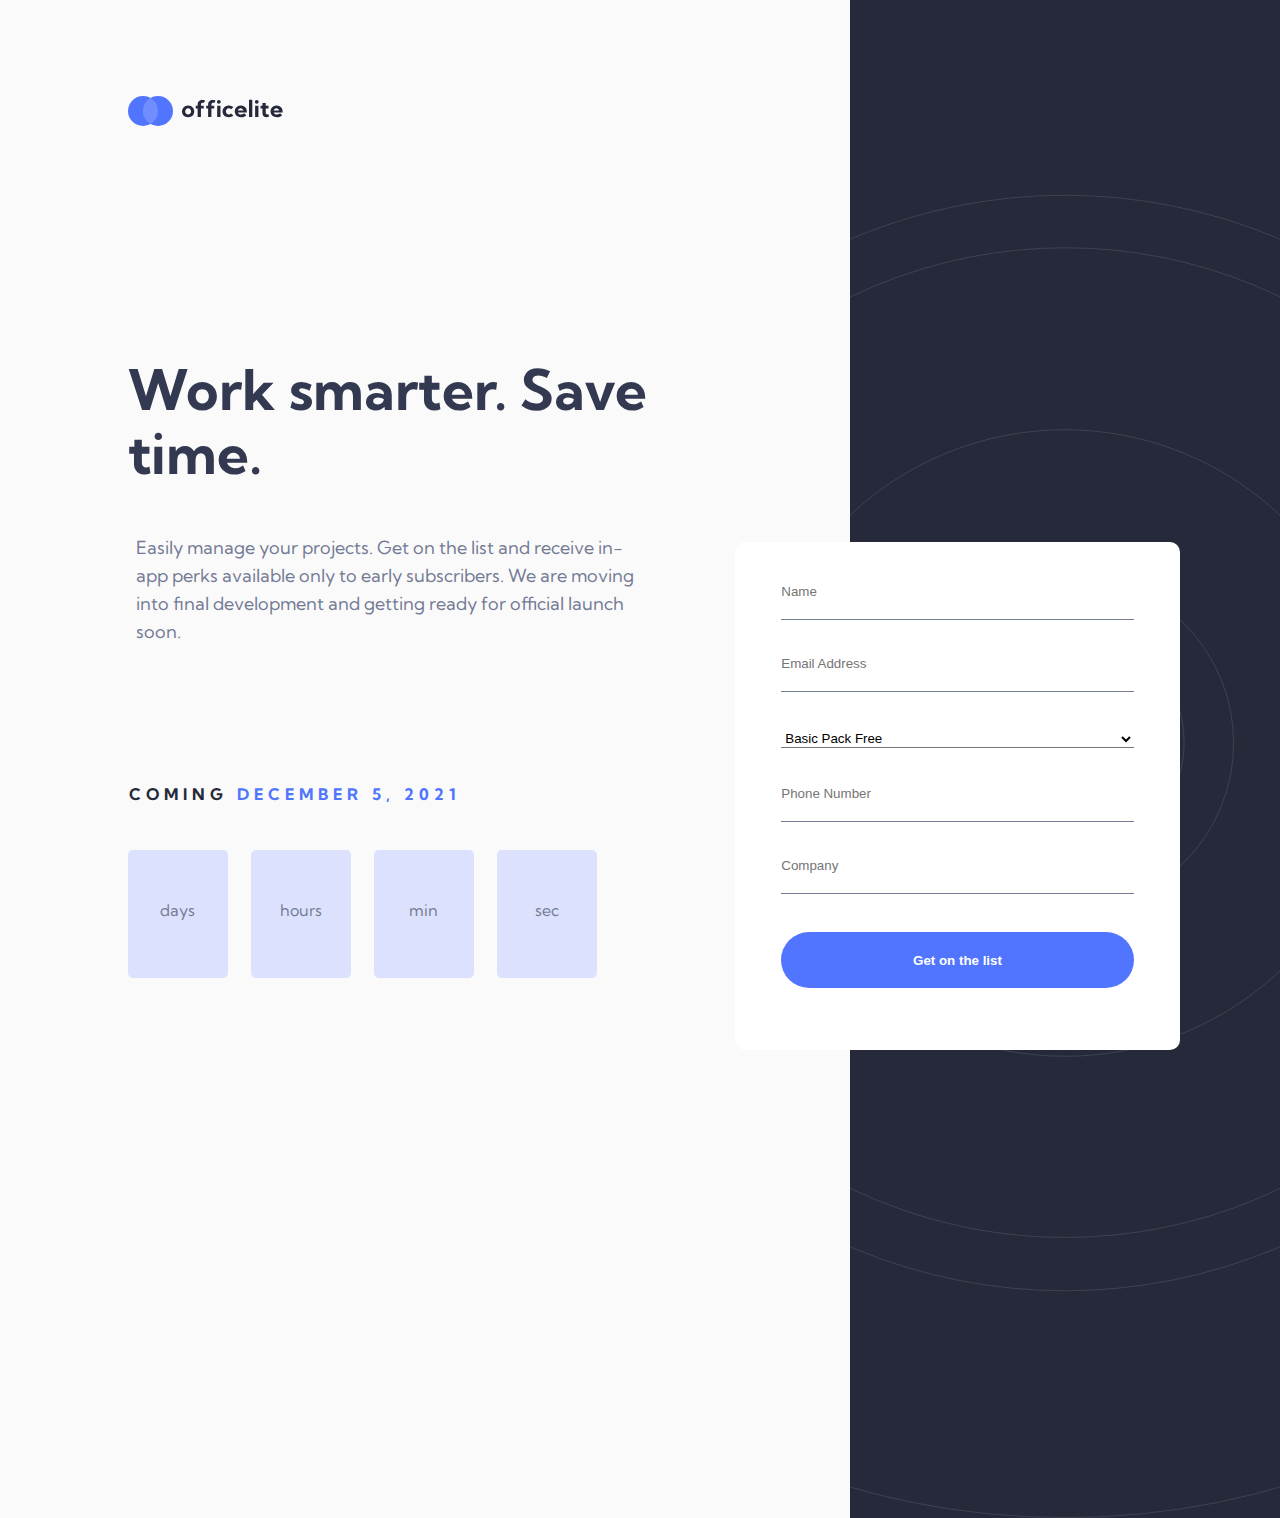
==== commit 2864d707: "change to date" ====
--- a/sign-up.html
+++ b/sign-up.html
@@ -31,7 +31,7 @@
     <div id='footer-form'>
       <div class='footer-info-form'>
         <div class='form-footer-timer'>
-          <p>Coming<span id='footer-timer'> April 5, 2021</span></p>
+          <p>Coming<span id='footer-timer'> December 5, 2021</span></p>
         </div>
         <div class='footer-countdown-form'>
           <div class='footer-countdown-item'><span id='countdown-days'></span> <br> Days</div>
--- a/css/styles.css
+++ b/css/styles.css
@@ -106,10 +106,6 @@
     z-index: 999;
     width: 60%;
     background-color: green;
-  }
-  #footer-form .footer-info-form .form-input-section .form-footer-background {
-    position: absolute;
-    z-index: -1;
   }
   #footer-form .footer-info-form .btn {
     margin: auto 25%;
@@ -157,6 +153,15 @@
   #footer-form .footer-info-form .footer-countdown-form .footer-countdown-item span {
     color: #5175ff;
     font-size: 32px;
+  }
+  #footer-form .form-footer-background {
+    background-position: center;
+    position: absolute;
+    width: 100%;
+    height: 320px;
+    margin: 0 auto;
+    top: 260px;
+    z-index: -1;
   }
 }
 
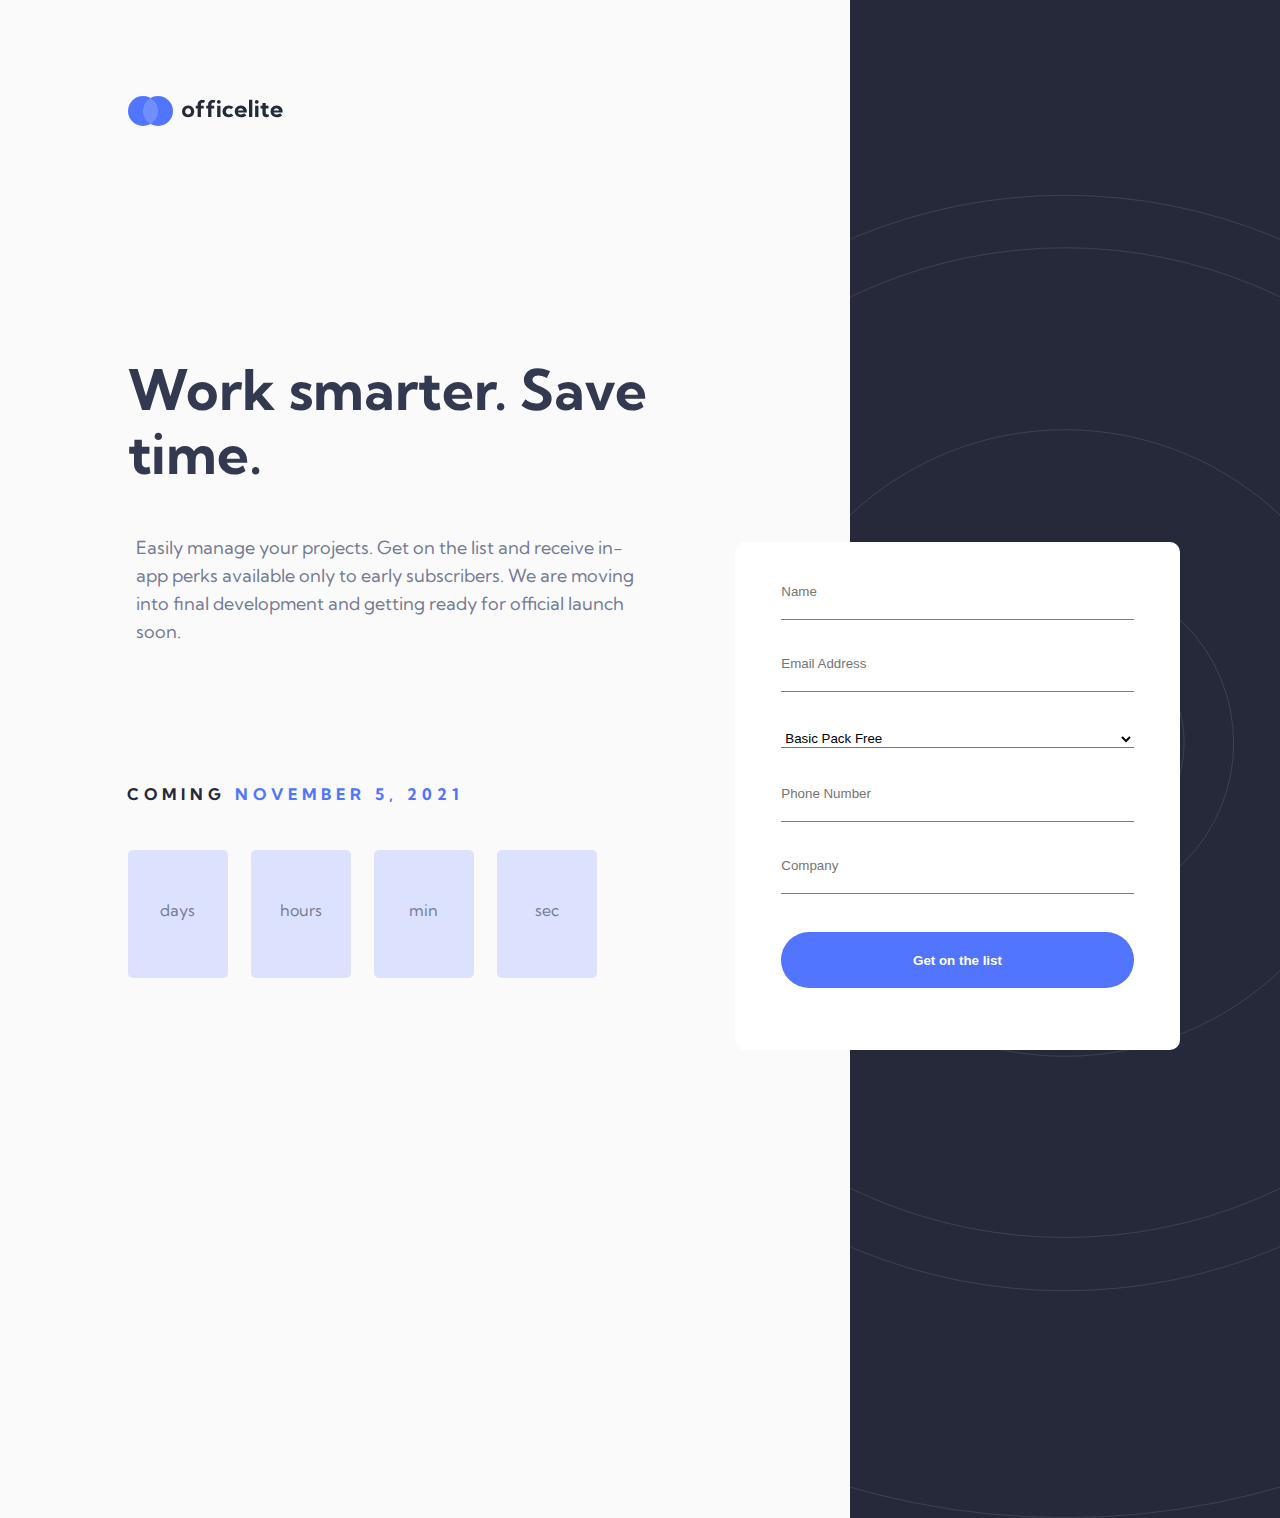
==== commit 20663de8: "changes to section" ====
--- a/sign-up.html
+++ b/sign-up.html
@@ -14,9 +14,7 @@
 <body>
   <header>
     <div class='container'>
-      <!-- <div class=background-image></div> -->
-
-      <div class='hero-logo'><a href="./index.html"><img src="/assets/shared/logo.svg" alt=""></a></div>
+          <div class='hero-logo'><a href="./index.html"><img src="/assets/shared/logo.svg" alt=""></a></div>
 
       <div class='hero-title-form'>
         <h1>Work smarter. Save time.</h1>
@@ -31,7 +29,7 @@
     <div id='footer-form'>
       <div class='footer-info-form'>
         <div class='form-footer-timer'>
-          <p>Coming<span id='footer-timer'> December 5, 2021</span></p>
+          <p>Coming<span id='footer-timer'> November 5, 2021</span></p>
         </div>
         <div class='footer-countdown-form'>
           <div class='footer-countdown-item'><span id='countdown-days'></span> <br> Days</div>
@@ -45,11 +43,11 @@
         <div class='form-input-section'>
           <form action="#" method="GET">
             <div>
-              <!-- <label for="name">Name</label> -->
+           
               <input type="text" name='name' id='name' placeholder="Name" required>
             </div>
             <div>
-              <!-- <label for="name">Email Address</label> -->
+            
               <input type="email" name='email' id='email' placeholder="Email Address" required>
             </div>
             <div>
@@ -66,11 +64,11 @@
               </select>
             </div>
             <div>
-              <!-- <label for="phone">Phone Number</label> -->
+             
               <input type="tel" name='phone' id='phone' placeholder='Phone Number' required>
             </div>
             <div>
-              <!-- <label for="company">Company</label> -->
+            
               <input type="text" name='company' id='company' placeholder="Company" required>
             </div>
             <button src='./sign-up.html' class='btn-cta'>Get on the list</button>
--- a/css/styles.css
+++ b/css/styles.css
@@ -1170,11 +1170,11 @@
 
 @media screen and (min-width: 1400px) {
   header .container {
-    width: 70%;
+    width: 80%;
   }
   #membership {
     margin: 0 auto;
-    width: 70%;
+    width: 80%;
     display: -webkit-box;
     display: -ms-flexbox;
     display: flex;
@@ -1186,4 +1186,58 @@
     margin-top: 150px;
   }
 }
+
+@media screen and (min-width: 2500px) {
+  header .container {
+    width: 50%;
+  }
+  #membership {
+    width: 50%;
+    display: -webkit-box;
+    display: -ms-flexbox;
+    display: flex;
+    display: flex;
+    -webkit-box-orient: horizontal;
+    -webkit-box-direction: normal;
+        -ms-flex-direction: row;
+            flex-direction: row;
+    margin-top: 150px;
+  }
+}
+
+@media screen and (min-width: 2800px) {
+  header .container {
+    width: 45%;
+  }
+  #membership {
+    width: 45%;
+    display: -webkit-box;
+    display: -ms-flexbox;
+    display: flex;
+    display: flex;
+    -webkit-box-orient: horizontal;
+    -webkit-box-direction: normal;
+        -ms-flex-direction: row;
+            flex-direction: row;
+    margin-top: 150px;
+  }
+}
+
+@media screen and (min-width: 3000px) {
+  header .container {
+    width: 40%;
+  }
+  #membership {
+    width: 40%;
+    display: -webkit-box;
+    display: -ms-flexbox;
+    display: flex;
+    display: flex;
+    -webkit-box-orient: horizontal;
+    -webkit-box-direction: normal;
+        -ms-flex-direction: row;
+            flex-direction: row;
+    margin-top: 150px;
+  }
+}
 /*# sourceMappingURL=styles.css.map */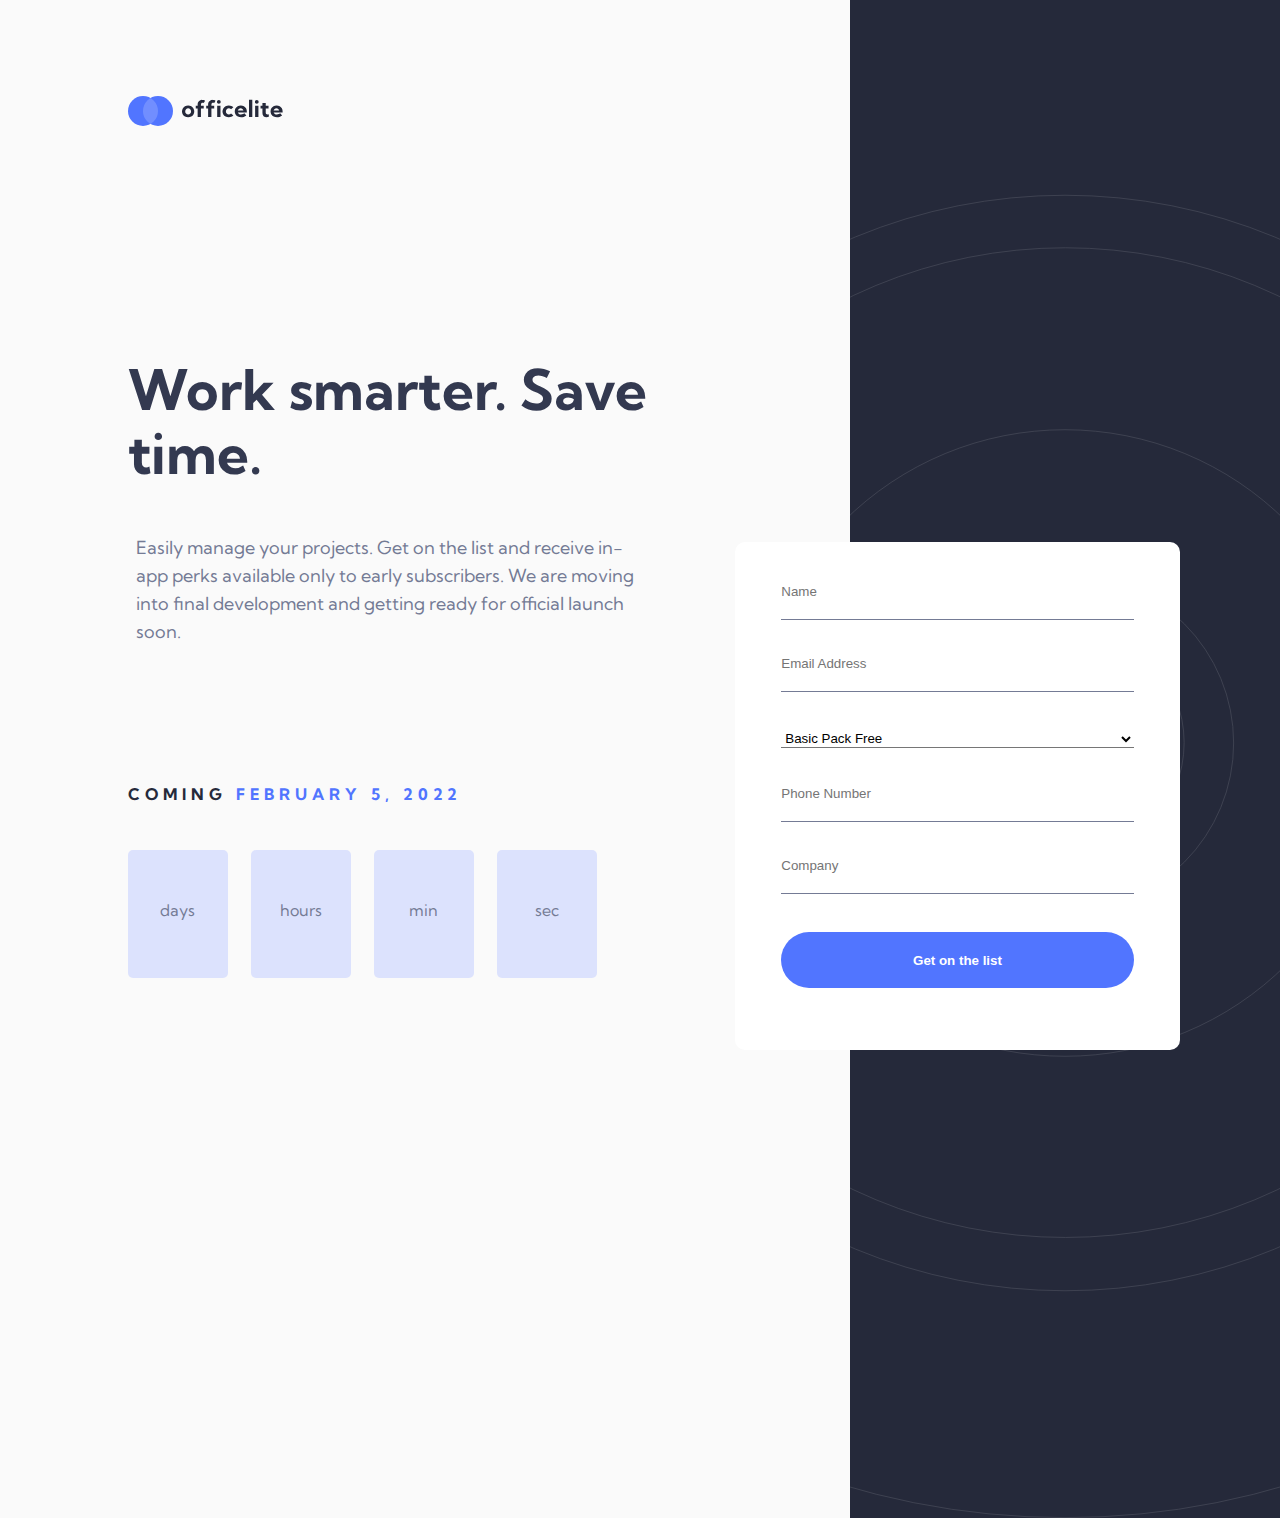
==== commit d54cae48: "update to timer" ====
--- a/sign-up.html
+++ b/sign-up.html
@@ -5,10 +5,10 @@
   <meta charset="UTF-8">
   <meta name="viewport" content="width=device-width, initial-scale=1.0">
 
-  <link rel="icon" type="image/png" sizes="32x32" href="./assets/favicon-32x32.png">
+  <!-- <link rel="icon" type="image/png" sizes="32x32" href="./assets/favicon-32x32.png"> -->
   <link rel="stylesheet" href="/css/styles.css">
 
-  <title>Frontend Mentor | Officelite coming soon site</title>
+  <title>Officelite coming soon site</title>
 </head>
 
 <body>
@@ -29,7 +29,7 @@
     <div id='footer-form'>
       <div class='footer-info-form'>
         <div class='form-footer-timer'>
-          <p>Coming<span id='footer-timer'> November 5, 2021</span></p>
+          <p>Coming<span id='footer-timer'> February 5, 2022</span></p>
         </div>
         <div class='footer-countdown-form'>
           <div class='footer-countdown-item'><span id='countdown-days'></span> <br> Days</div>
--- a/css/styles.css
+++ b/css/styles.css
@@ -1187,6 +1187,15 @@
   }
 }
 
+@media screen and (min-width: 1900px) {
+  header .container {
+    width: 66%;
+  }
+  #membership {
+    width: 70%;
+  }
+}
+
 @media screen and (min-width: 2500px) {
   header .container {
     width: 50%;
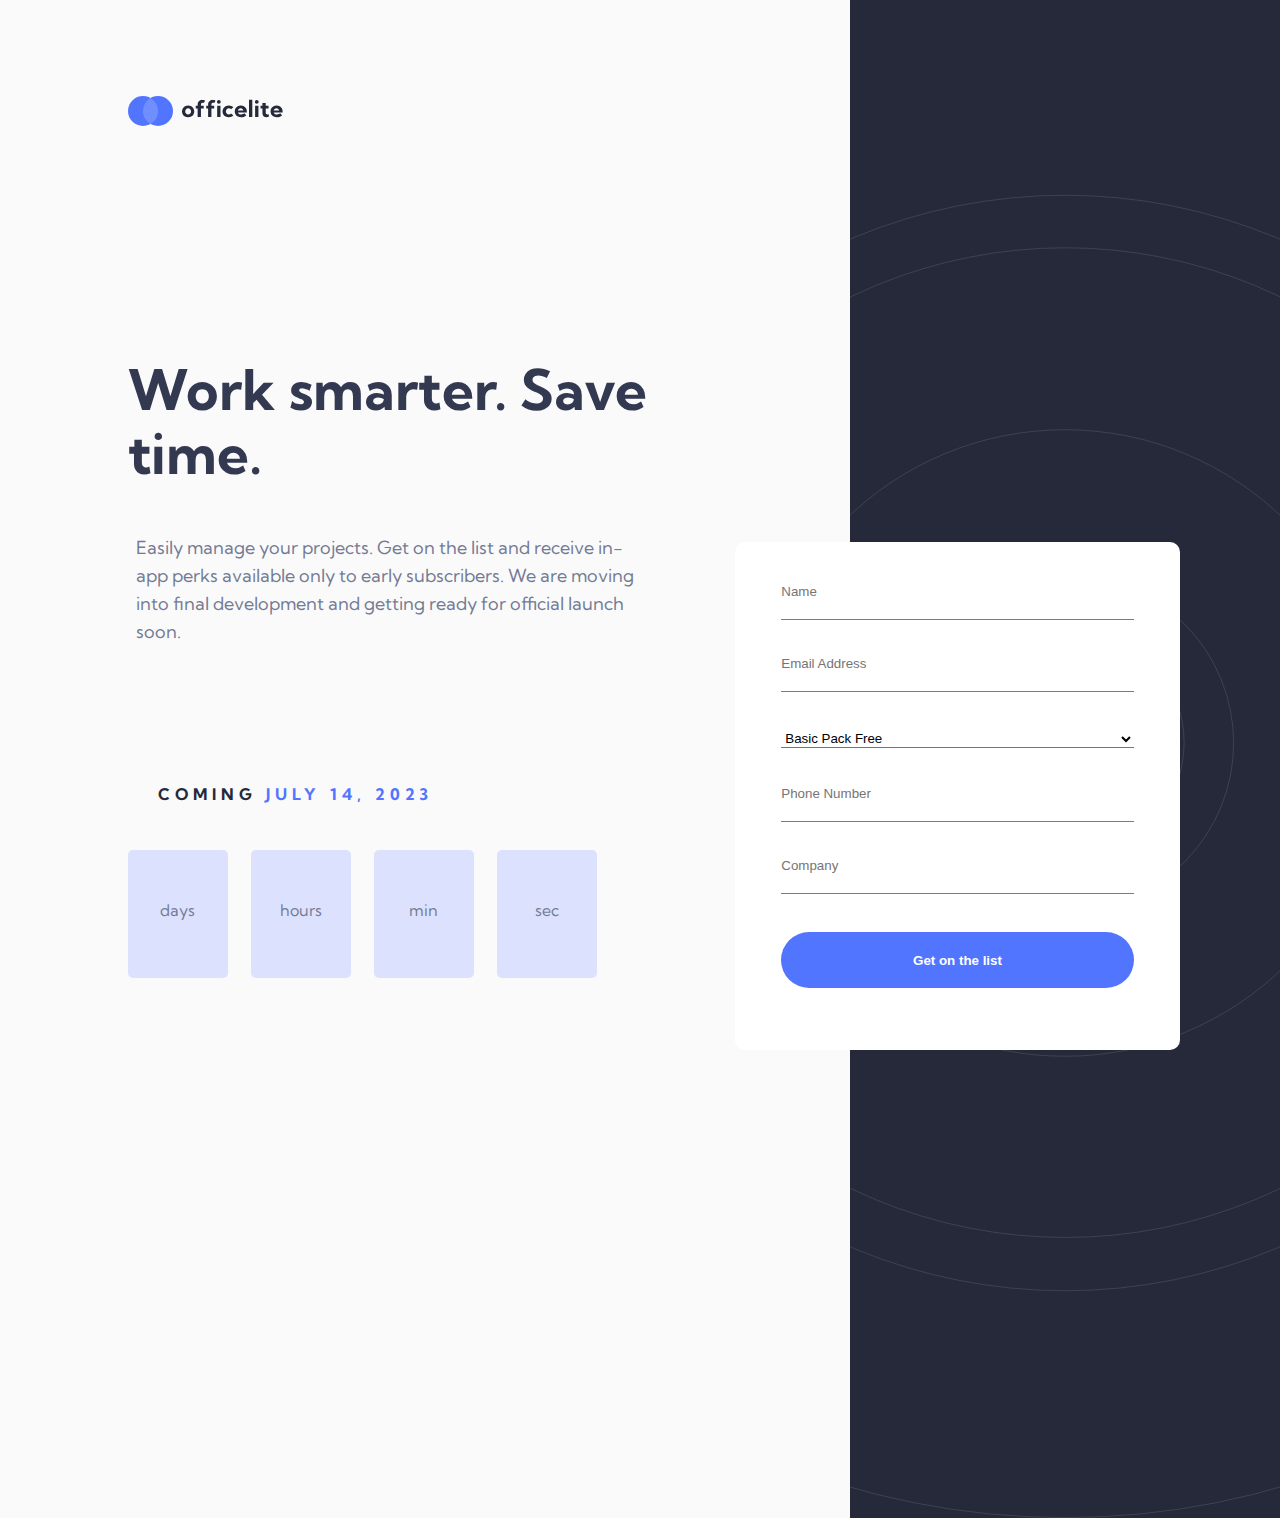
==== commit be4efbd0: "update to timestamp" ====
--- a/sign-up.html
+++ b/sign-up.html
@@ -29,7 +29,7 @@
     <div id='footer-form'>
       <div class='footer-info-form'>
         <div class='form-footer-timer'>
-          <p>Coming<span id='footer-timer'> February 5, 2022</span></p>
+          <p>Coming<span id='footer-timer'> July 14, 2023</span></p>
         </div>
         <div class='footer-countdown-form'>
           <div class='footer-countdown-item'><span id='countdown-days'></span> <br> Days</div>
